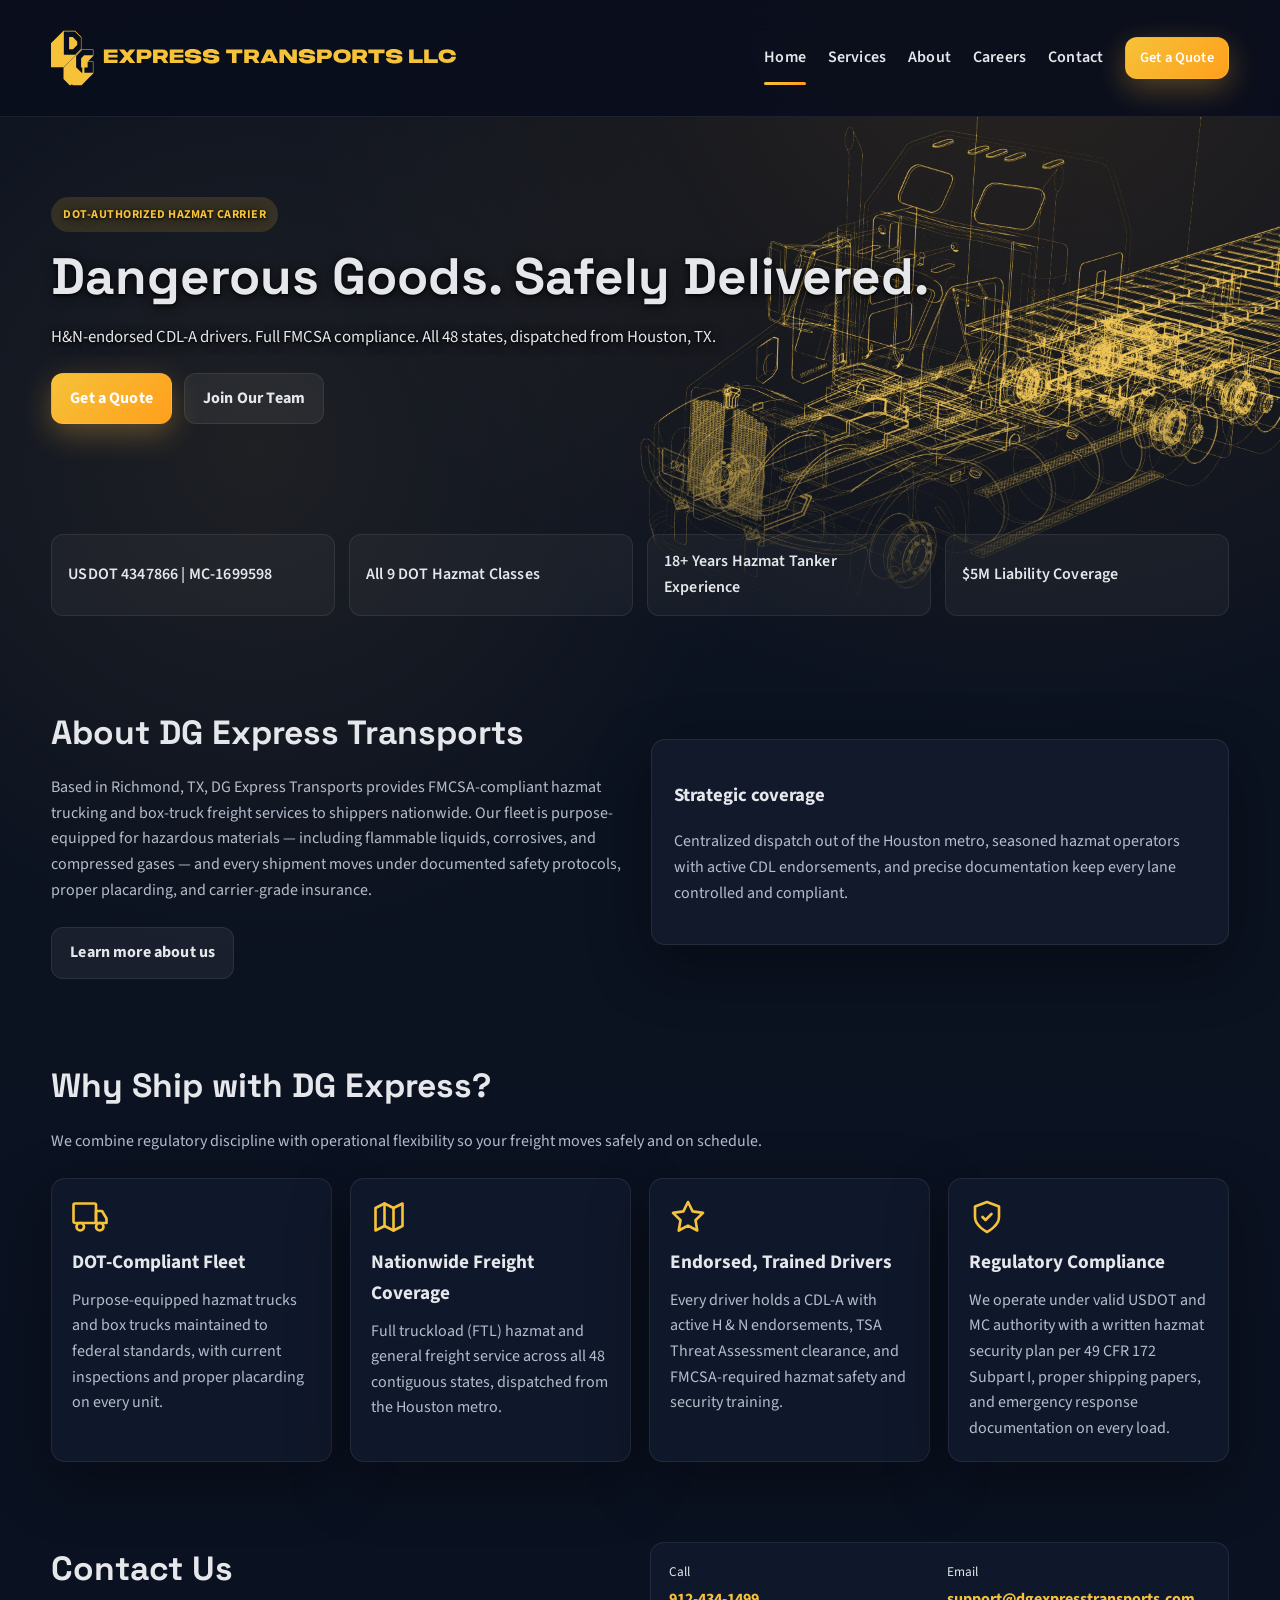
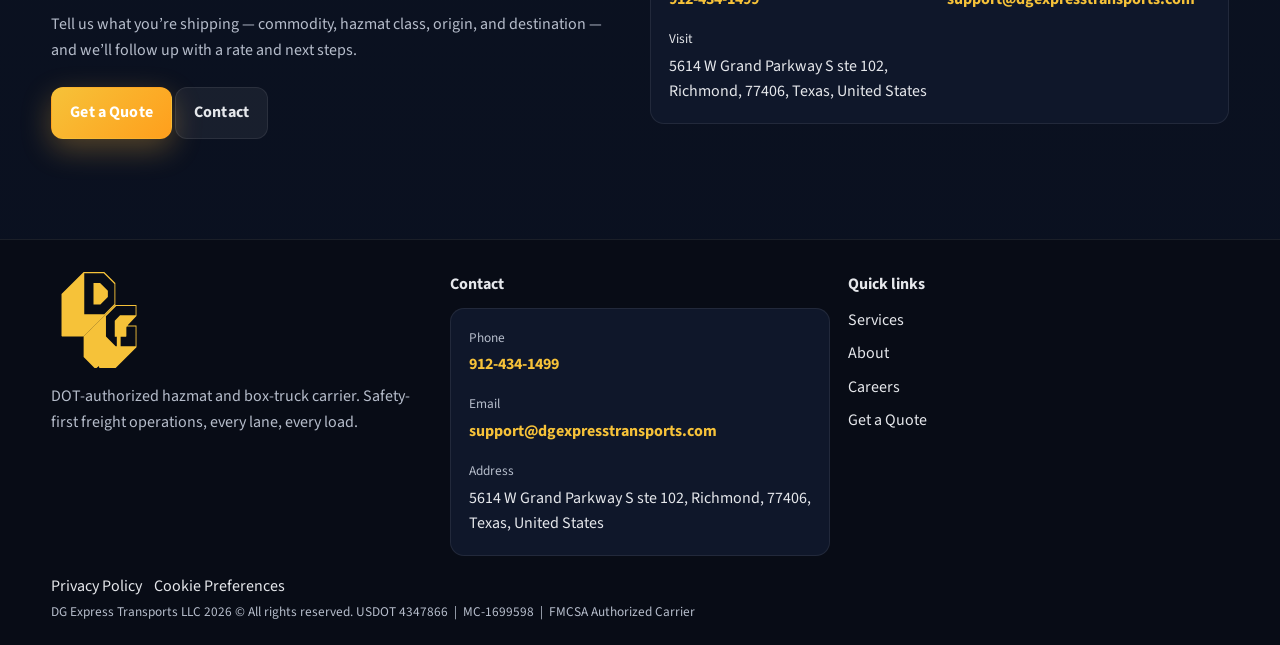
==== index.html @ ea761a36 "initi" ====
<!doctype html>
<html lang="en">
<head>
  <meta charset="UTF-8">
  <meta name="viewport" content="width=device-width, initial-scale=1.0">
  <title>DG Express Transports | Hazmat &amp; Box-Truck Freight Across America</title>
  <meta name="description" content="DOT-authorized hazmat and box-truck carrier serving shippers nationwide. CDL-A drivers with active H/N endorsements, full FMCSA compliance, and safety-first operations. Request a quote.">
  <!-- Open Graph / Social Preview -->
  <meta property="og:type" content="website">
  <meta property="og:site_name" content="DG Express Transports">
  <meta property="og:url" content="https://www.dgexpresstransports.com/">
  <meta property="og:title" content="DG Express Transports | Hazmat &amp; Box-Truck Freight Across America">
  <meta property="og:description" content="DOT-authorized hazmat and box-truck carrier serving shippers nationwide. CDL-A drivers with active H/N endorsements, full FMCSA compliance, and safety-first operations.">
  <meta property="og:image" content="https://www.dgexpresstransports.com/images/logos/preview.jpg">
  <meta property="og:image:width" content="1200">
  <meta property="og:image:height" content="630">
  <!-- Twitter Card -->
  <meta name="twitter:card" content="summary_large_image">
  <meta name="twitter:title" content="DG Express Transports | Hazmat &amp; Box-Truck Freight Across America">
  <meta name="twitter:description" content="DOT-authorized hazmat and box-truck carrier serving shippers nationwide. CDL-A drivers with active H/N endorsements, full FMCSA compliance, and safety-first operations.">
  <meta name="twitter:image" content="https://www.dgexpresstransports.com/images/logos/preview.jpg">
  <!-- Canonical -->
  <link rel="canonical" href="https://www.dgexpresstransports.com/">
  <!-- Google Analytics: replace G-XXXXXXXXXX with your Measurement ID and uncomment -->
  <!--
  <script async src="https://www.googletagmanager.com/gtag/js?id=G-XXXXXXXXXX"></script>
  <script>
    window.dataLayer = window.dataLayer || [];
    function gtag(){dataLayer.push(arguments);}
    gtag('js', new Date());
    gtag('config', 'G-XXXXXXXXXX');
  </script>
  -->
  <!-- Structured Data -->
  <script type="application/ld+json">
  {
    "@context": "https://schema.org",
    "@type": "TruckingCompany",
    "name": "DG Express Transports LLC",
    "url": "https://www.dgexpresstransports.com",
    "logo": "https://www.dgexpresstransports.com/images/logos/logo-symbol.svg",
    "image": "https://www.dgexpresstransports.com/images/logos/preview.jpg",
    "description": "DOT-authorized hazmat and box-truck carrier serving shippers nationwide. CDL-A drivers with active H/N endorsements, full FMCSA compliance, and safety-first operations.",
    "telephone": "+19124341499",
    "email": "support@dgexpresstransports.com",
    "address": {
      "@type": "PostalAddress",
      "streetAddress": "5614 W Grand Parkway S ste 102",
      "addressLocality": "Richmond",
      "addressRegion": "TX",
      "postalCode": "77406",
      "addressCountry": "US"
    },
    "areaServed": { "@type": "Country", "name": "United States" },
    "foundingDate": "2007"
  }
  </script>
  <link rel="stylesheet" href="styles.css">
</head>
<body data-page="home">
  <header>
    <div class="container navbar">
      <a class="brand" href="index.html">
        <img src="images/logos/logo-wordmark.svg" alt="DG Express wordmark" style="height:96px;">
      </a>
      <button class="menu-toggle" aria-label="Toggle navigation"><span></span></button>
      <nav class="nav-links">
        <a href="index.html" data-page="home">Home</a>
        <a href="services.html" data-page="services">Services</a>
        <a href="about.html" data-page="about">About</a>
        <a href="careers.html" data-page="careers">Careers</a>
        <a href="contact.html" data-page="contact">Contact</a>
        <a class="btn btn-primary" href="quote.html" data-page="quote">Get a Quote</a>
      </nav>
    </div>
  </header>

  <main class="container">
    <section class="hero has-bg">
      <div>
        <div class="eyebrow">DOT-authorized hazmat carrier</div>
        <h1>Dangerous Goods. <span class="hero-line">Safely Delivered.</span></h1>
        <p>H&amp;N-endorsed CDL-A drivers. Full FMCSA compliance. All 48 states, dispatched from Houston, TX.</p>
        <div class="actions">
          <a class="btn btn-primary" href="quote.html" data-page="quote">Get a Quote</a>
          <a class="btn btn-ghost" href="careers.html">Join Our Team</a>
        </div>
      </div>
    </section>

    <div class="trust-strip">
      <div class="trust-chip">USDOT 4347866 | MC-1699598</div>
      <div class="trust-chip">All 9 DOT Hazmat Classes</div>
      <div class="trust-chip">18+ Years Hazmat Tanker Experience</div>
      <div class="trust-chip">$5M Liability Coverage</div>
    </div>

    <section class="section about-teaser">
      <div>
        <h2>About DG Express Transports</h2>
        <p class="lead">Based in Richmond, TX, DG Express Transports provides FMCSA-compliant hazmat trucking and box-truck freight services to shippers nationwide. Our fleet is purpose-equipped for hazardous materials — including flammable liquids, corrosives, and compressed gases — and every shipment moves under documented safety protocols, proper placarding, and carrier-grade insurance.</p>
        <a class="btn btn-ghost" href="about.html">Learn more about us</a>
      </div>
      <div class="panel">
        <h3>Strategic coverage</h3>
        <p class="muted">Centralized dispatch out of the Houston metro, seasoned hazmat operators with active CDL endorsements, and precise documentation keep every lane controlled and compliant.</p>
      </div>
    </section>

    <section class="section">
      <h2>Why Ship with DG Express?</h2>
      <p class="lead">We combine regulatory discipline with operational flexibility so your freight moves safely and on schedule.</p>
      <div class="cards-grid">
        <div class="card">
          <div class="card-icon" style="color:var(--accent);">
            <!-- Truck -->
            <svg xmlns="http://www.w3.org/2000/svg" width="36" height="36" viewBox="0 0 24 24" fill="none" stroke="currentColor" stroke-width="1.75" stroke-linecap="round" stroke-linejoin="round" aria-hidden="true"><rect x="1" y="3" width="15" height="13" rx="1"/><path d="M16 8h4l3 5v3h-7V8z"/><circle cx="5.5" cy="18.5" r="2.5"/><circle cx="18.5" cy="18.5" r="2.5"/></svg>
          </div>
          <h3>DOT-Compliant Fleet</h3>
          <p>Purpose-equipped hazmat trucks and box trucks maintained to federal standards, with current inspections and proper placarding on every unit.</p>
        </div>
        <div class="card">
          <div class="card-icon" style="color:var(--accent);">
            <!-- Map / coverage -->
            <svg xmlns="http://www.w3.org/2000/svg" width="36" height="36" viewBox="0 0 24 24" fill="none" stroke="currentColor" stroke-width="1.75" stroke-linecap="round" stroke-linejoin="round" aria-hidden="true"><polygon points="3 6 9 3 15 6 21 3 21 18 15 21 9 18 3 21"/><line x1="9" y1="3" x2="9" y2="18"/><line x1="15" y1="6" x2="15" y2="21"/></svg>
          </div>
          <h3>Nationwide Freight Coverage</h3>
          <p>Full truckload (FTL) hazmat and general freight service across all 48 contiguous states, dispatched from the Houston metro.</p>
        </div>
        <div class="card">
          <div class="card-icon" style="color:var(--accent);">
            <!-- Badge / credential -->
            <svg xmlns="http://www.w3.org/2000/svg" width="36" height="36" viewBox="0 0 24 24" fill="none" stroke="currentColor" stroke-width="1.75" stroke-linecap="round" stroke-linejoin="round" aria-hidden="true"><path d="M12 2l3.09 6.26L22 9.27l-5 4.87 1.18 6.88L12 17.77l-6.18 3.25L7 14.14 2 9.27l6.91-1.01L12 2z"/></svg>
          </div>
          <h3>Endorsed, Trained Drivers</h3>
          <p>Every driver holds a CDL-A with active H&nbsp;&amp;&nbsp;N endorsements, TSA Threat Assessment clearance, and FMCSA-required hazmat safety and security training.</p>
        </div>
        <div class="card">
          <div class="card-icon" style="color:var(--accent);">
            <!-- Shield / compliance -->
            <svg xmlns="http://www.w3.org/2000/svg" width="36" height="36" viewBox="0 0 24 24" fill="none" stroke="currentColor" stroke-width="1.75" stroke-linecap="round" stroke-linejoin="round" aria-hidden="true"><path d="M12 22s8-4 8-10V5l-8-3-8 3v7c0 6 8 10 8 10z"/><polyline points="9 12 11 14 15 10"/></svg>
          </div>
          <h3>Regulatory Compliance</h3>
          <p>We operate under valid USDOT and MC authority with a written hazmat security plan per 49&nbsp;CFR&nbsp;172 Subpart&nbsp;I, proper shipping papers, and emergency response documentation on every load.</p>
        </div>
      </div>
    </section>

    <section class="section">
      <div class="split">
        <div>
          <h2>Contact Us</h2>
          <p class="lead">Tell us what you’re shipping — commodity, hazmat class, origin, and destination — and we’ll follow up with a rate and next steps.</p>
          <div class="actions">
            <a class="btn btn-primary" href="quote.html" data-page="quote">Get a Quote</a>
            <a class="btn btn-ghost" href="contact.html">Contact</a>
          </div>
        </div>
        <div class="contact-card">
          <div class="contact-item">
            <small>Call</small>
            <a href="tel:9124341499">912-434-1499</a>
          </div>
          <div class="contact-item">
            <small>Email</small>
            <a href="mailto:support@dgexpresstransports.com">support@dgexpresstransports.com</a>
          </div>
          <div class="contact-item">
            <small>Visit</small>
            <span>5614 W Grand Parkway S ste 102, Richmond, 77406, Texas, United States</span>
          </div>
        </div>
      </div>
    </section>
  </main>

  <footer class="footer">
    <div class="container">
      <div class="top">
        <div>
          <div class="brand" style="margin-bottom:10px;">
            <img src="images/logos/logo-symbol.svg" alt="DG Express logo symbol" style="height:96px;">
          </div>
          <p class="muted">DOT-authorized hazmat and box-truck carrier. Safety-first freight operations, every lane, every load.</p>
        </div>
        <div>
          <h4>Contact</h4>
          <div class="contact-card">
            <div class="contact-item"><small>Phone</small><a href="tel:9124341499">912-434-1499</a></div>
            <div class="contact-item"><small>Email</small><a href="mailto:support@dgexpresstransports.com">support@dgexpresstransports.com</a></div>
            <div class="contact-item"><small>Address</small><span>5614 W Grand Parkway S ste 102, Richmond, 77406, Texas, United States</span></div>
          </div>
        </div>
        <div>
          <h4>Quick links</h4>
          <div class="quick-links">
            <a href="services.html">Services</a>
            <a href="about.html">About</a>
            <a href="careers.html">Careers</a>
            <a href="quote.html">Get a Quote</a>
          </div>
        </div>
      </div>
      <div class="utility-links">
        <a href="privacy.html">Privacy Policy</a>
        <a href="cookies.html">Cookie Preferences</a>
      </div>
      <small>DG Express Transports LLC <span data-year></span> &copy; All rights reserved. USDOT&nbsp;4347866 &nbsp;|&nbsp; MC-1699598 &nbsp;|&nbsp; FMCSA Authorized Carrier</small>
    </div>
  </footer>
  <script src="script.js"></script>
</body>
</html>
---- styles.css ----
@import url('https://fonts.googleapis.com/css2?family=Space+Grotesk:wght@400;500;600;700&family=Source+Sans+3:wght@400;500;600&display=swap');

:root {
  --bg: #0d1220;
  --panel: #11192b;
  --panel-alt: #0f172a;
  --text: #e5e7eb;
  --muted: #b6bdcb;
  --accent: #f6c239;
  --accent-strong: #ff9f1c;
  --line: rgba(255,255,255,0.08);
  --success: #3dd598;
  --error: #ff6b6b;
  --shadow: 0 20px 60px rgba(0,0,0,0.35);
  --radius: 14px;
}

* {
  box-sizing: border-box;
}

body {
  margin: 0;
  font-family: 'Source Sans 3', system-ui, -apple-system, sans-serif;
  background: radial-gradient(circle at 20% 20%, rgba(255, 193, 82, 0.08), transparent 25%),
              radial-gradient(circle at 80% 0%, rgba(255, 159, 28, 0.12), transparent 30%),
              linear-gradient(180deg, #0b1220 0%, #0b1220 45%, #0a1020 100%);
  color: var(--text);
  line-height: 1.6;
  min-height: 100vh;
}

a {
  color: inherit;
  text-decoration: none;
}

a:hover {
  color: var(--accent);
}

img { max-width: 100%; display: block; }

.container {
  width: min(1180px, 92%);
  margin: 0 auto;
}

header {
  position: sticky;
  top: 0;
  z-index: 40;
  backdrop-filter: blur(16px);
  background: rgba(9, 14, 28, 0.9);
  border-bottom: 1px solid var(--line);
}

.navbar {
  display: flex;
  align-items: center;
  justify-content: space-between;
  padding: 10px 0;
}

.brand {
  display: flex;
  align-items: center;
  gap: 12px;
  font-weight: 700;
  letter-spacing: 0.6px;
  text-transform: uppercase;
}

.brand img { height: 36px; }

.nav-links {
  display: flex;
  align-items: center;
  gap: 22px;
}

.nav-links a {
  font-weight: 600;
  letter-spacing: 0.01em;
  padding: 8px 0;
  position: relative;
}

.nav-links .btn { padding: 8px 14px; font-size: 0.9rem; }

.nav-links a.active::after {
  content: '';
  position: absolute;
  left: 0;
  bottom: -6px;
  height: 3px;
  width: 100%;
  background: linear-gradient(90deg, var(--accent), var(--accent-strong));
  border-radius: 999px;
}

.btn {
  display: inline-flex;
  align-items: center;
  justify-content: center;
  gap: 8px;
  padding: 12px 18px;
  border-radius: 12px;
  font-weight: 700;
  letter-spacing: 0.01em;
  border: 1px solid transparent;
  transition: transform 0.2s ease, box-shadow 0.2s ease, background 0.2s ease, color 0.2s ease, border 0.2s ease;
  cursor: pointer;
  text-decoration: none;
}

.btn-primary {
  background: linear-gradient(135deg, var(--accent), var(--accent-strong));
  color: #ffffff;
  box-shadow: 0 10px 30px rgba(255, 184, 63, 0.3);
  text-shadow: none;
}

.btn-primary:hover { transform: translateY(-1px) scale(1.01); color: #ffffff; }

.btn-ghost {
  background: rgba(255, 255, 255, 0.06);
  border: 1px solid var(--line);
  color: var(--text);
  text-shadow: none;
}

.btn-ghost:hover { border-color: rgba(255,255,255,0.25); color: var(--text); }

.hero {
  padding: 80px 0 60px;
  display: grid;
  grid-template-columns: repeat(auto-fit, minmax(280px, 1fr));
  gap: 40px;
  align-items: center;
  position: relative;
}

.hero .eyebrow {
  display: inline-flex;
  align-items: center;
  gap: 8px;
  padding: 8px 12px;
  border-radius: 999px;
  background: rgba(246, 194, 57, 0.15);
  color: var(--accent);
  font-weight: 700;
  letter-spacing: 0.04em;
  text-transform: uppercase;
  font-size: 12px;
}

.hero h1 {
  font-family: 'Space Grotesk', 'Source Sans 3', sans-serif;
  font-size: clamp(2.2rem, 4vw, 3.5rem);
  margin: 16px 0 12px;
  line-height: 1.15;
}

.hero p {
  font-size: 1.05rem;
  margin-bottom: 22px;
}

.hero .actions { display: flex; gap: 12px; flex-wrap: wrap; }
.hero.has-bg::before {
  content: '';
  position: absolute;
  top: 0;
  bottom: -140px;
  left: 50%;
  width: 100vw;
  transform: translateX(-50%);
  background-image: var(--hero-bg, none);
  background-size: cover;
  background-position: center;
  background-repeat: no-repeat;
  -webkit-mask-image: linear-gradient(to bottom, black 55%, transparent 100%);
  mask-image: linear-gradient(to bottom, black 55%, transparent 100%);
  z-index: 0;
  pointer-events: none;
}

.hero.has-bg > * {
  position: relative;
  z-index: 1;
  text-shadow: 0 2px 12px rgba(0, 0, 0, 0.7), 0 1px 3px rgba(0, 0, 0, 0.9);
}

body[data-page="home"] .hero.has-bg { --hero-bg: url('images/truck.114.png'); }

.panel {
  background: var(--panel);
  border: 1px solid var(--line);
  border-radius: var(--radius);
  padding: 22px;
  box-shadow: var(--shadow);
}

.trust-strip {
  display: grid;
  grid-template-columns: repeat(auto-fit, minmax(150px, 1fr));
  gap: 14px;
  margin: 50px 0;
}

.trust-chip {
  background: rgba(255,255,255,0.04);
  border: 1px solid var(--line);
  border-radius: 12px;
  padding: 14px 16px;
  font-weight: 600;
  letter-spacing: 0.01em;
  display: flex;
  align-items: center;
  gap: 10px;
}

.section {
  padding: 40px 0;
}

.section h2 {
  font-family: 'Space Grotesk', 'Source Sans 3', sans-serif;
  font-size: clamp(1.6rem, 3vw, 2.1rem);
  margin: 0 0 14px;
}

.section p.lead {
  color: var(--muted);
  max-width: 760px;
  margin-bottom: 24px;
}

.cards-grid {
  display: grid;
  grid-template-columns: repeat(auto-fit, minmax(240px, 1fr));
  gap: 18px;
}

.card {
  background: var(--panel-alt);
  border: 1px solid var(--line);
  border-radius: var(--radius);
  padding: 20px;
  box-shadow: var(--shadow);
}

.card-icon { margin-bottom: 12px; display: flex; }

.card h3 { margin-top: 0; margin-bottom: 10px; font-size: 1.2rem; }

.card p { margin: 0; color: var(--muted); }

.muted { color: var(--muted); }

.about-teaser {
  display: grid;
  grid-template-columns: repeat(auto-fit, minmax(260px, 1fr));
  gap: 22px;
  align-items: center;
}

.stacked {
  display: grid;
  gap: 12px;
}

.list-steps {
  display: grid;
  grid-template-columns: repeat(auto-fit, minmax(220px, 1fr));
  gap: 16px;
}

.step {
  background: rgba(255,255,255,0.03);
  border: 1px dashed var(--line);
  border-radius: var(--radius);
  padding: 18px;
}

.step span {
  display: inline-flex;
  width: 32px;
  height: 32px;
  align-items: center;
  justify-content: center;
  border-radius: 10px;
  background: rgba(246, 194, 57, 0.15);
  color: var(--accent);
  font-weight: 700;
  margin-bottom: 10px;
}

.contact-card {
  display: grid;
  grid-template-columns: repeat(auto-fit, minmax(220px, 1fr));
  gap: 16px;
  background: var(--panel-alt);
  border: 1px solid var(--line);
  border-radius: var(--radius);
  padding: 18px;
}

.contact-item { display: grid; gap: 4px; min-width: 0; }

.contact-item a { color: var(--accent); font-weight: 700; }

.form-panel {
  background: var(--panel);
  border: 1px solid var(--line);
  border-radius: var(--radius);
  padding: 20px;
  box-shadow: var(--shadow);
}

form { display: grid; gap: 14px; }

label { font-weight: 600; }

input, textarea, select {
  width: 100%;
  padding: 12px 14px;
  border-radius: 10px;
  border: 1px solid rgba(255,255,255,0.1);
  background: rgba(255,255,255,0.04);
  color: var(--text);
  font-size: 1rem;
}

input:focus, textarea:focus { outline: 2px solid var(--accent); }

textarea { min-height: 140px; resize: vertical; }

.checkbox-row {
  display: flex;
  align-items: flex-start;
  gap: 10px;
}

.checkbox-row input[type="checkbox"] {
  width: 18px;
  height: 18px;
  margin-top: 4px;
}

.form-status {
  padding: 10px 12px;
  border-radius: 10px;
  background: rgba(255,255,255,0.04);
  border: 1px solid var(--line);
  font-weight: 600;
  color: var(--muted);
  display: none;
}

.form-status.visible { display: block; }

.form-status.success { color: var(--success); border-color: rgba(61,213,152,0.4); }

.form-status.error { color: var(--error); border-color: rgba(255,107,107,0.4); }

.split {
  display: grid;
  grid-template-columns: repeat(auto-fit, minmax(280px, 1fr));
  gap: 20px;
  align-items: start;
}

.footer {
  padding: 32px 0 20px;
  border-top: 1px solid var(--line);
  background: rgba(8, 12, 22, 0.9);
  margin-top: 60px;
}

.footer .top {
  display: grid;
  grid-template-columns: repeat(auto-fit, minmax(200px, 1fr));
  gap: 18px;
  margin-bottom: 18px;
}

.footer h4 { margin: 0 0 10px; }

.quick-links { display: grid; gap: 8px; }

.utility-links { display: flex; gap: 12px; flex-wrap: wrap; }

.footer small { color: var(--muted); }

.highlight-panel {
  background: linear-gradient(135deg, rgba(246, 194, 57, 0.08), rgba(255, 159, 28, 0.12));
  border: 1px solid rgba(246, 194, 57, 0.3);
  border-radius: var(--radius);
  padding: 18px;
}

.job-card { display: grid; gap: 12px; }

.badges { display: flex; gap: 10px; flex-wrap: wrap; }

.badge {
  padding: 8px 12px;
  border-radius: 10px;
  border: 1px solid var(--line);
  background: rgba(255,255,255,0.05);
  font-weight: 700;
  letter-spacing: 0.01em;
}

ul.clean {
  list-style: none;
  padding: 0;
  margin: 0;
  display: grid;
  gap: 10px;
}

ul.clean li {
  padding: 10px 12px;
  border-radius: 10px;
  border: 1px solid var(--line);
  background: rgba(255,255,255,0.03);
}

.map-placeholder {
  border: 1px dashed var(--line);
  border-radius: var(--radius);
  padding: 16px;
  background: rgba(255,255,255,0.02);
}

.map-iframe { width: 100%; height: 260px; border: 0; border-radius: var(--radius); }

.cookie-toggles { display: grid; gap: 10px; }

.toggle-row {
  display: flex;
  justify-content: space-between;
  align-items: center;
  padding: 12px;
  border: 1px solid var(--line);
  border-radius: 10px;
  background: rgba(255,255,255,0.03);
}

.toggle-row p { margin: 0; color: var(--muted); }

.switch {
  position: relative;
  display: inline-block;
  width: 46px;
  height: 26px;
}

.switch input { display:none; }

.slider {
  position: absolute;
  cursor: pointer;
  top: 0; left: 0; right: 0; bottom: 0;
  background-color: #4b5563;
  transition: .2s;
  border-radius: 26px;
}

.slider:before {
  position: absolute;
  content: '';
  height: 18px; width: 18px;
  left: 4px; bottom: 4px;
  background-color: white;
  transition: .2s;
  border-radius: 50%;
}

input:checked + .slider {
  background: linear-gradient(135deg, var(--accent), var(--accent-strong));
}

input:checked + .slider:before {
  transform: translateX(20px);
}

.error-page {
  text-align: center;
  padding: 120px 0;
}

@media (max-width: 640px) {
  .hero.has-bg::before { background-position: 65% center; }
  .hero-line { display: block; }
  .footer .top { grid-template-columns: 1fr; }
  .contact-card {
    grid-template-columns: 1fr;
    font-size: 0.85rem;
  }
  .contact-item a { font-size: 0.85rem; }
}

@media (max-width: 860px) {
  .nav-links {
    position: absolute;
    left: 0; right: 0;
    top: 72px;
    background: rgba(8, 12, 22, 0.98);
    padding: 18px 24px;
    flex-direction: column;
    gap: 12px;
    border-bottom: 1px solid var(--line);
    display: none;
  }
  .nav-links.open { display: flex; }
  .menu-toggle {
    display: inline-flex;
    align-items: center;
    justify-content: center;
    width: 44px; height: 44px;
    border-radius: 12px;
    background: rgba(255,255,255,0.06);
    border: 1px solid var(--line);
    cursor: pointer;
  }
  .menu-toggle span { width: 20px; height: 2px; background: var(--text); display: block; position: relative; }
  .menu-toggle span::before, .menu-toggle span::after {
    content: '';
    position: absolute;
    left: 0;
    width: 20px; height: 2px;
    background: var(--text);
  }
  .menu-toggle span::before { top: -6px; }
  .menu-toggle span::after { top: 6px; }
}

@media (min-width: 861px) {
  .menu-toggle { display: none; }
}
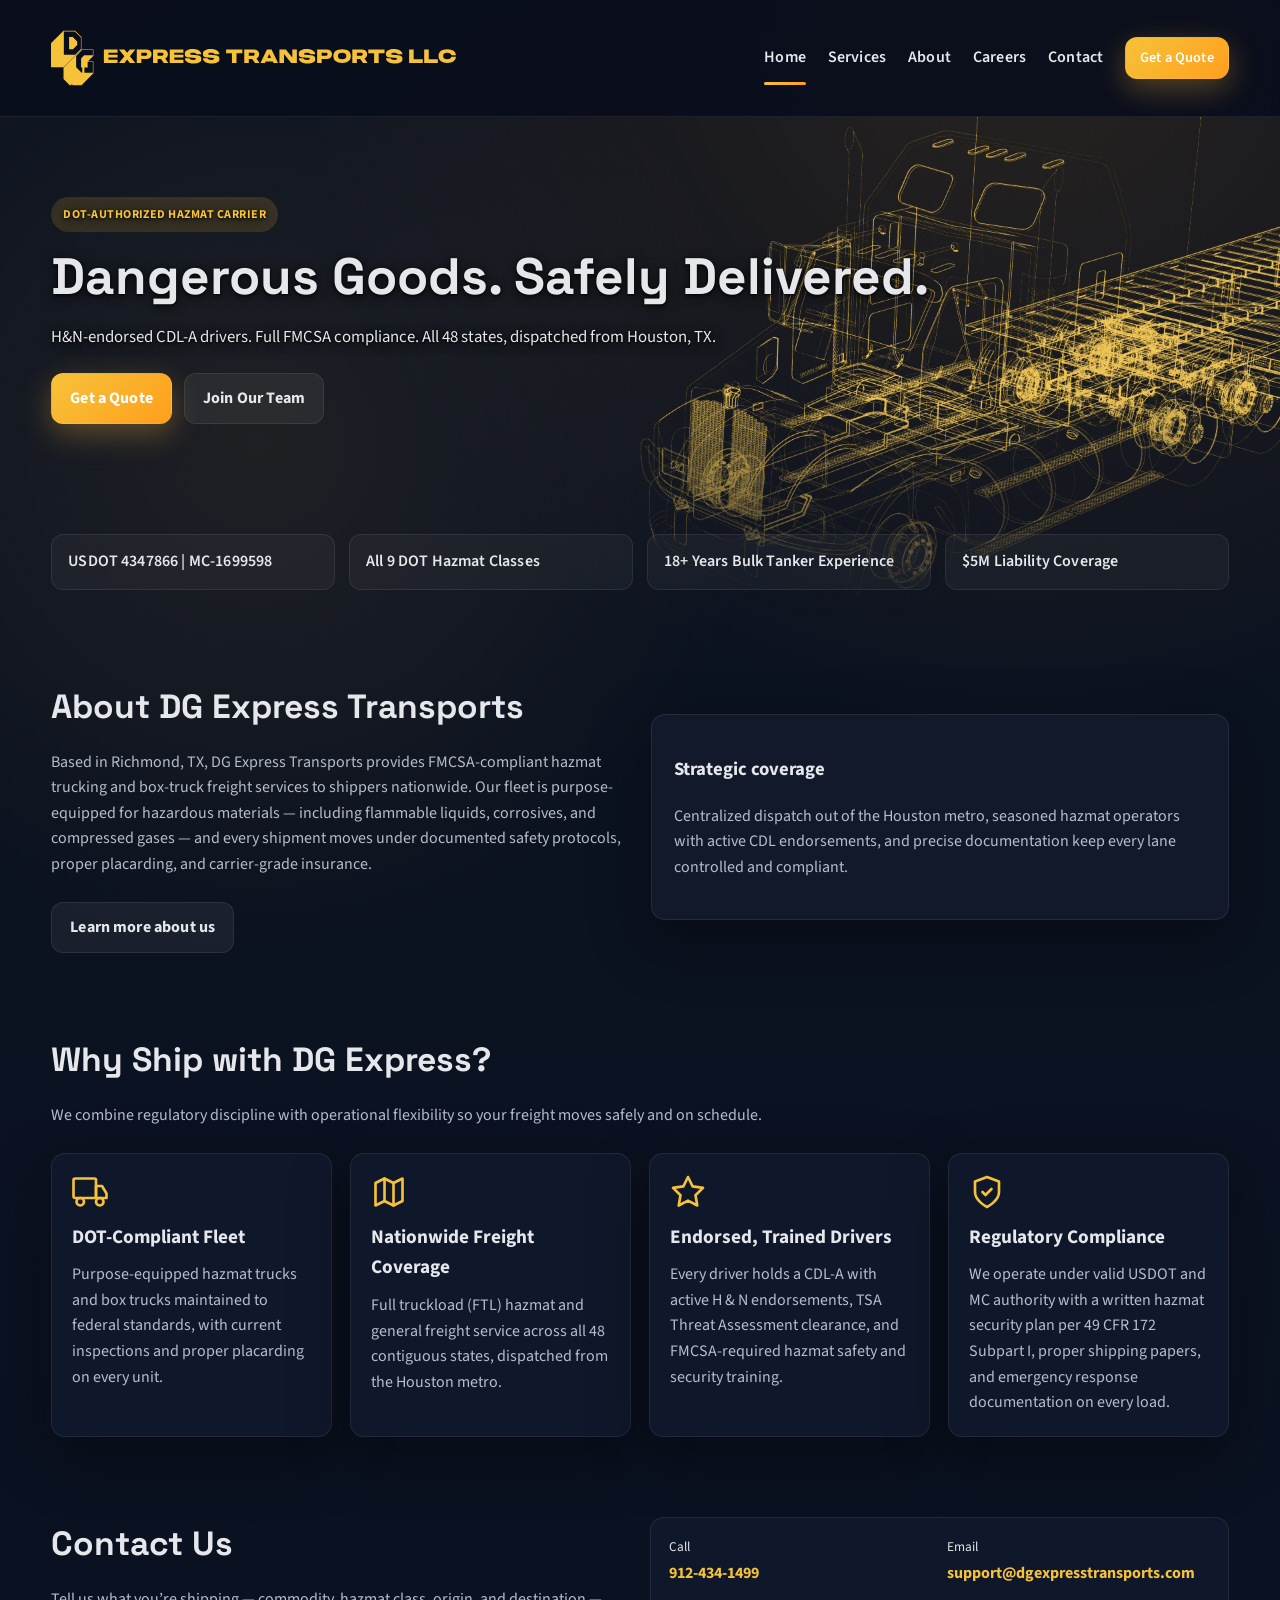
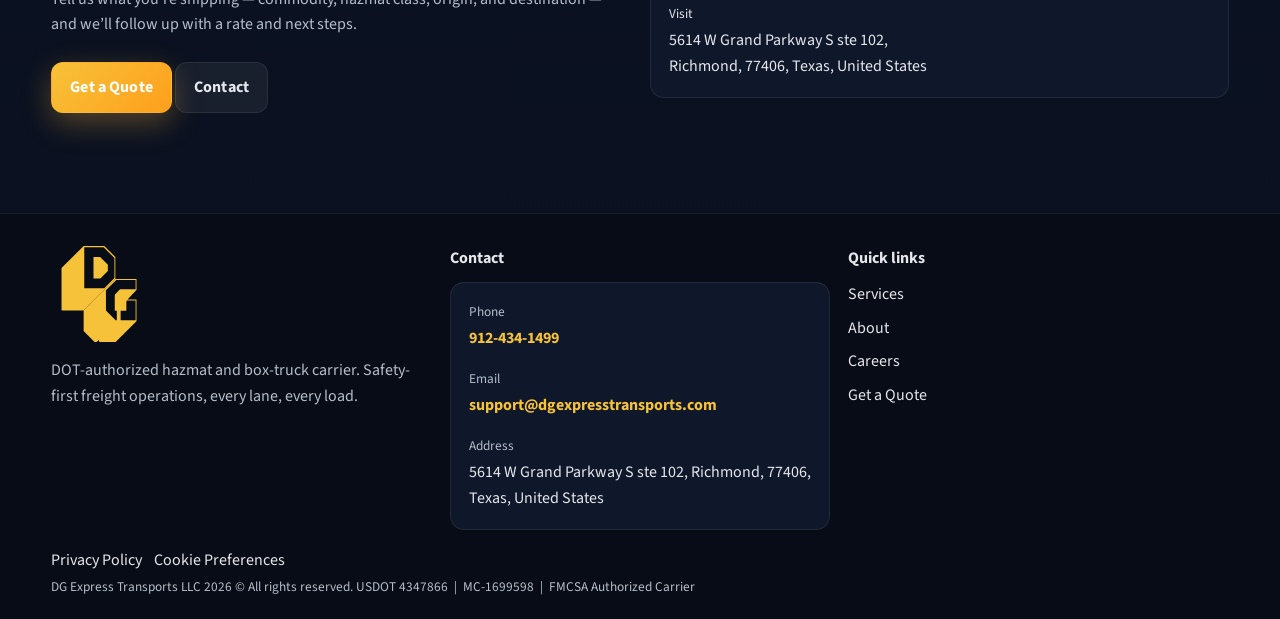
==== commit c00c2de9: "copy updates" ====
--- a/index.html
+++ b/index.html
@@ -12,13 +12,17 @@
   <meta property="og:title" content="DG Express Transports | Hazmat &amp; Box-Truck Freight Across America">
   <meta property="og:description" content="DOT-authorized hazmat and box-truck carrier serving shippers nationwide. CDL-A drivers with active H/N endorsements, full FMCSA compliance, and safety-first operations.">
   <meta property="og:image" content="https://www.dgexpresstransports.com/images/logos/preview.jpg">
+  <meta property="og:image:secure_url" content="https://www.dgexpresstransports.com/images/logos/preview.jpg">
+  <meta property="og:image:type" content="image/jpeg">
   <meta property="og:image:width" content="1200">
   <meta property="og:image:height" content="630">
+  <meta property="og:image:alt" content="DG Express Transports — Hazmat &amp; Box-Truck Freight Carrier">
   <!-- Twitter Card -->
   <meta name="twitter:card" content="summary_large_image">
   <meta name="twitter:title" content="DG Express Transports | Hazmat &amp; Box-Truck Freight Across America">
   <meta name="twitter:description" content="DOT-authorized hazmat and box-truck carrier serving shippers nationwide. CDL-A drivers with active H/N endorsements, full FMCSA compliance, and safety-first operations.">
   <meta name="twitter:image" content="https://www.dgexpresstransports.com/images/logos/preview.jpg">
+  <meta name="twitter:image:alt" content="DG Express Transports — Hazmat &amp; Box-Truck Freight Carrier">
   <!-- Canonical -->
   <link rel="canonical" href="https://www.dgexpresstransports.com/">
   <!-- Google Analytics: replace G-XXXXXXXXXX with your Measurement ID and uncomment -->
@@ -91,7 +95,7 @@
     <div class="trust-strip">
       <div class="trust-chip">USDOT 4347866 | MC-1699598</div>
       <div class="trust-chip">All 9 DOT Hazmat Classes</div>
-      <div class="trust-chip">18+ Years Hazmat Tanker Experience</div>
+      <div class="trust-chip">18+ Years Bulk Tanker Experience</div>
       <div class="trust-chip">$5M Liability Coverage</div>
     </div>
 
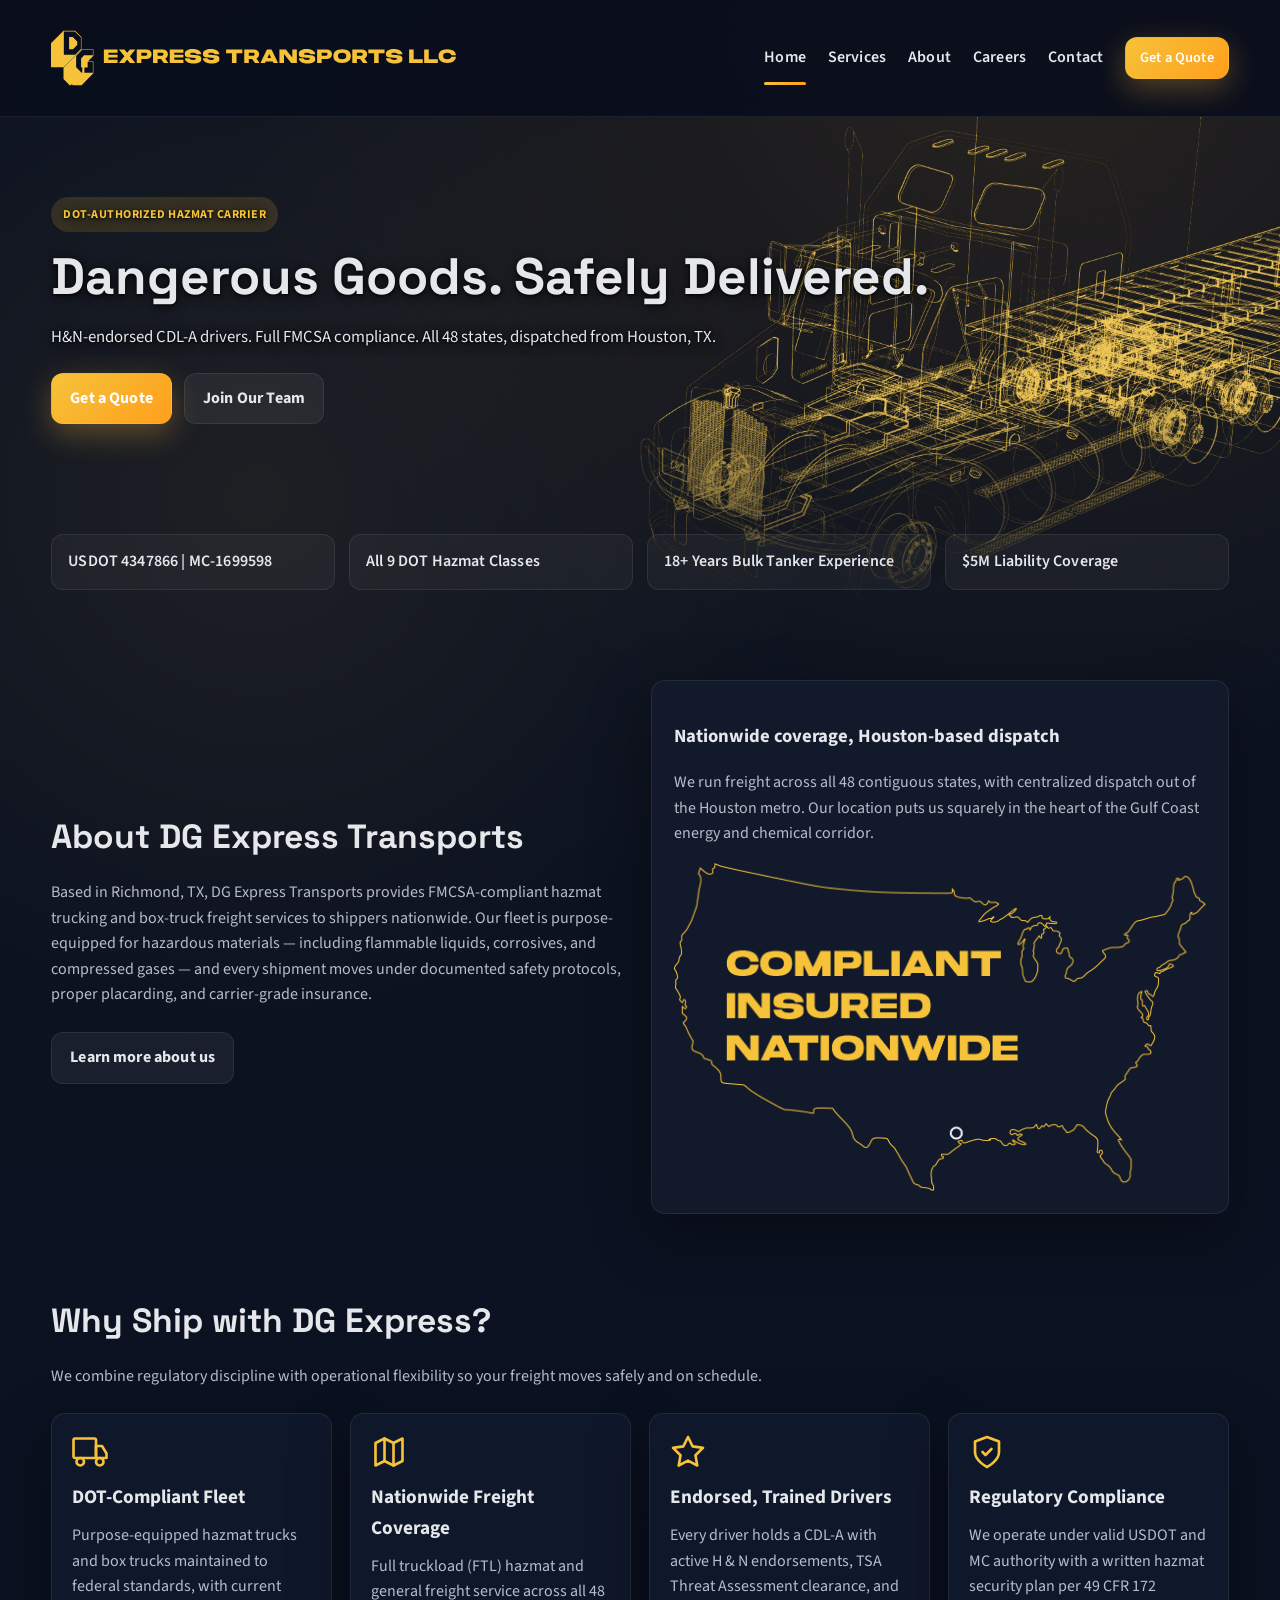
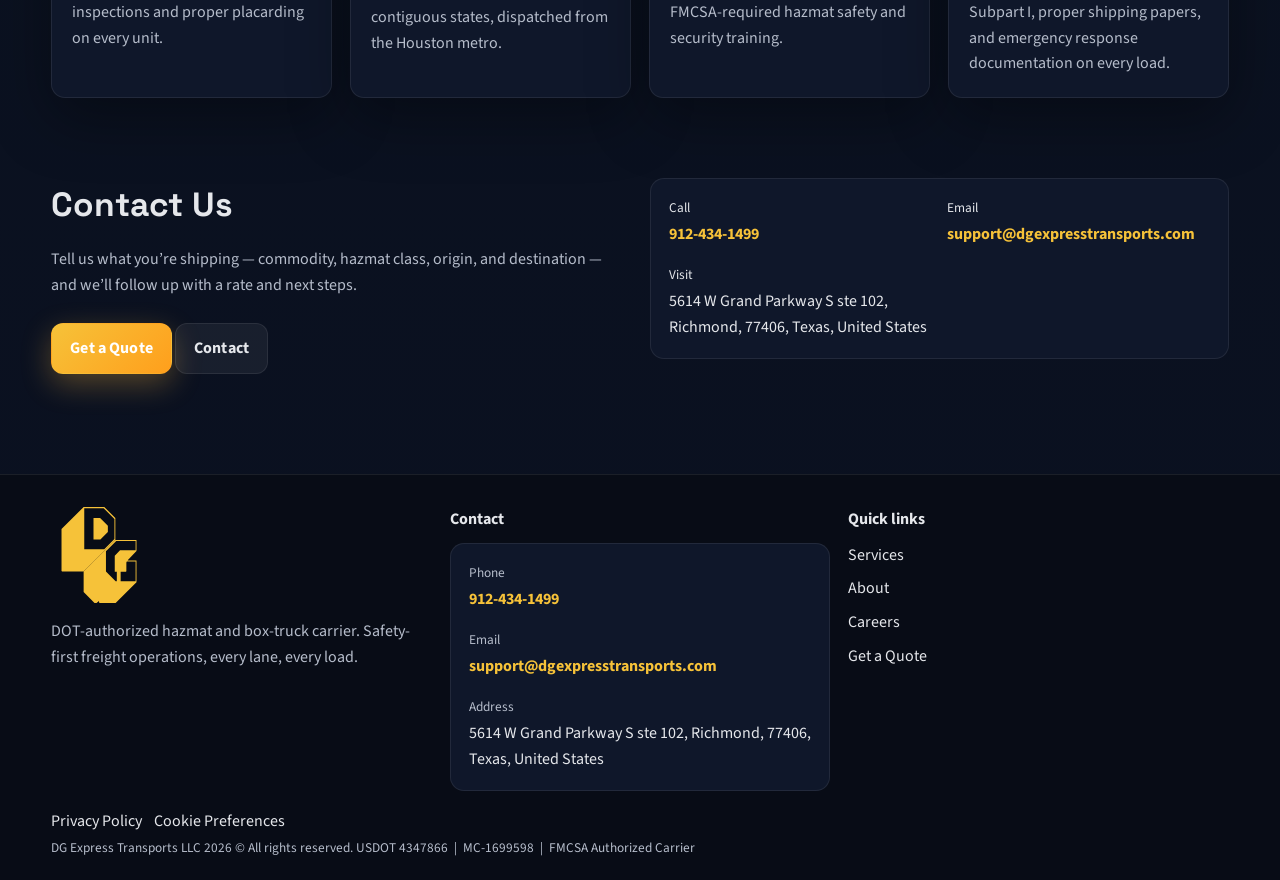
==== commit 23bd3ae7: "updates to style and content" ====
--- a/index.html
+++ b/index.html
@@ -106,8 +106,9 @@
         <a class="btn btn-ghost" href="about.html">Learn more about us</a>
       </div>
       <div class="panel">
-        <h3>Strategic coverage</h3>
-        <p class="muted">Centralized dispatch out of the Houston metro, seasoned hazmat operators with active CDL endorsements, and precise documentation keep every lane controlled and compliant.</p>
+        <h3>Nationwide coverage, Houston-based dispatch</h3>
+        <p class="muted">We run freight across all 48 contiguous states, with centralized dispatch out of the Houston metro. Our location puts us squarely in the heart of the Gulf Coast energy and chemical corridor.</p>
+        <img src="images/map.png" alt="Coverage map" style="width:100%;border-radius:8px;margin-top:1rem;">
       </div>
     </section>
 
--- a/styles.css
+++ b/styles.css
@@ -192,7 +192,7 @@
   text-shadow: 0 2px 12px rgba(0, 0, 0, 0.7), 0 1px 3px rgba(0, 0, 0, 0.9);
 }
 
-body[data-page="home"] .hero.has-bg { --hero-bg: url('images/truck.114.png'); }
+body[data-page="home"] .hero.has-bg { --hero-bg: url('images/herobg.png'); }
 
 .panel {
   background: var(--panel);
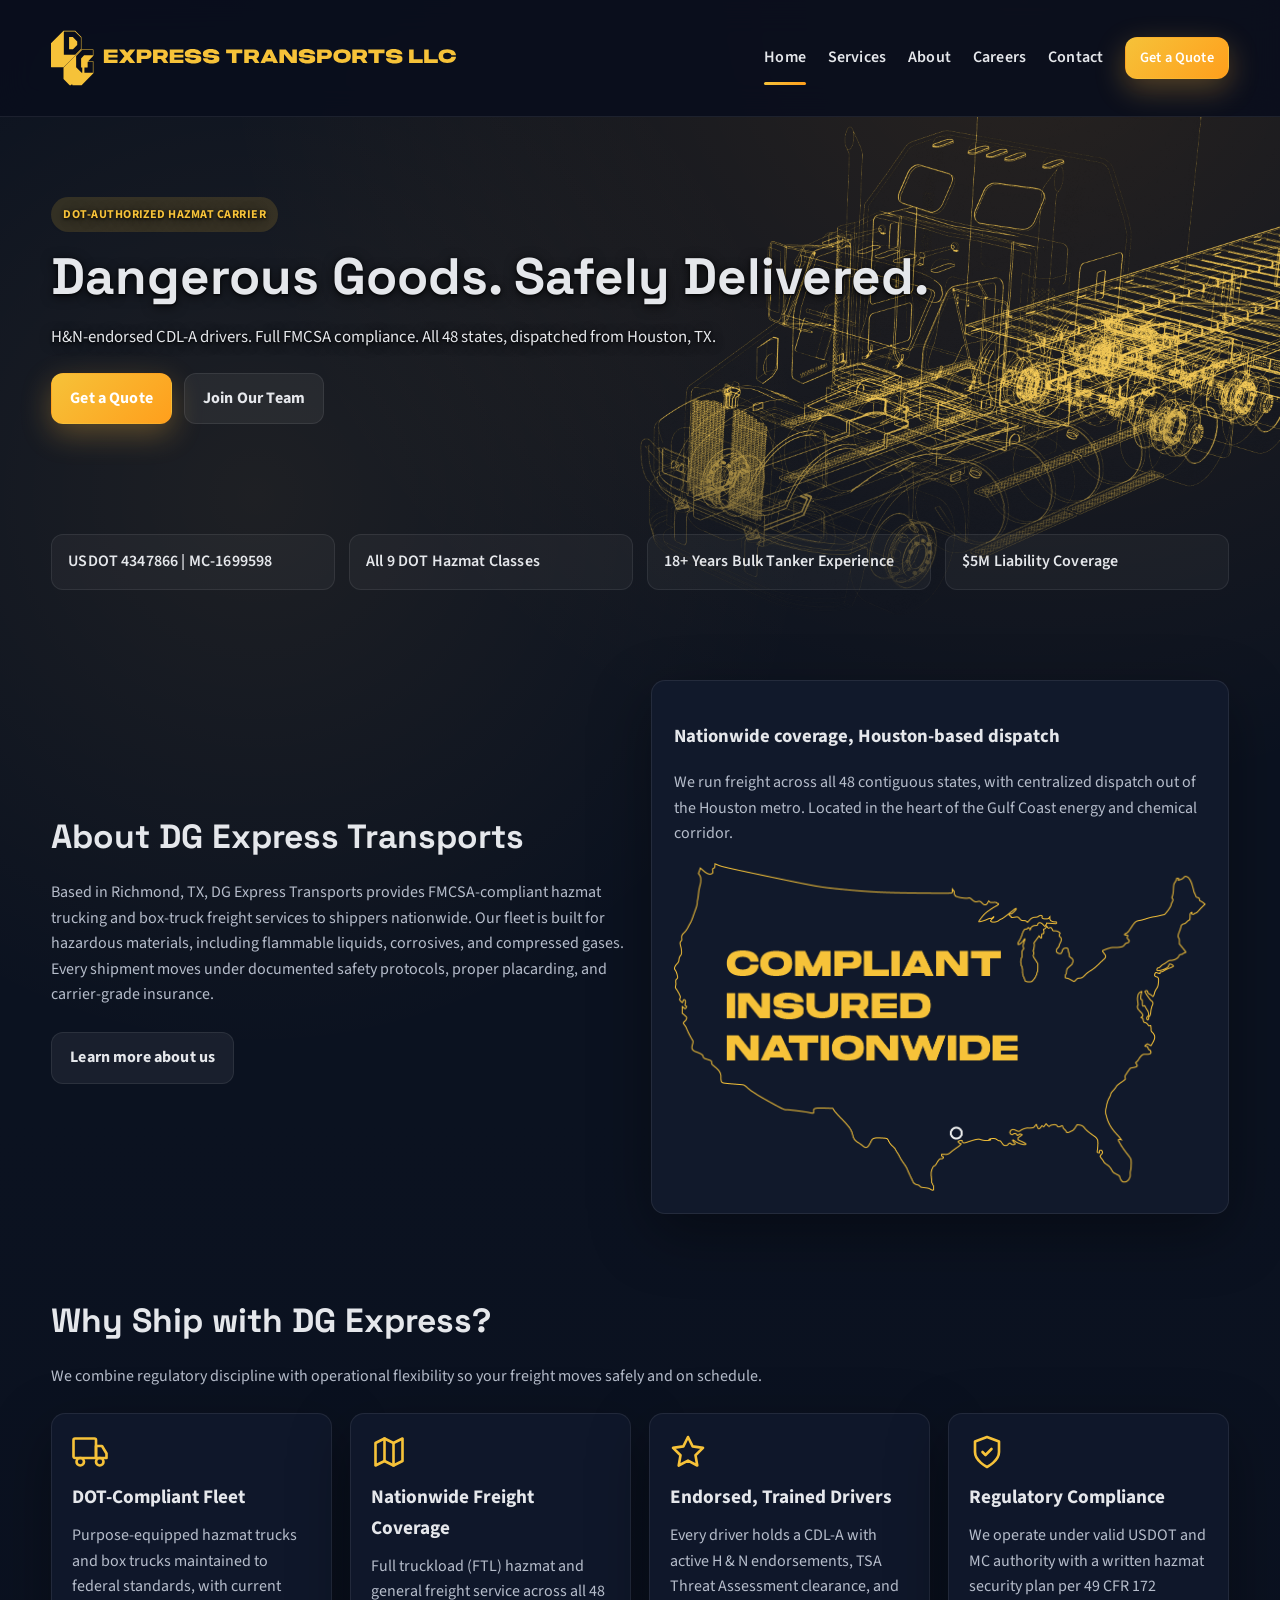
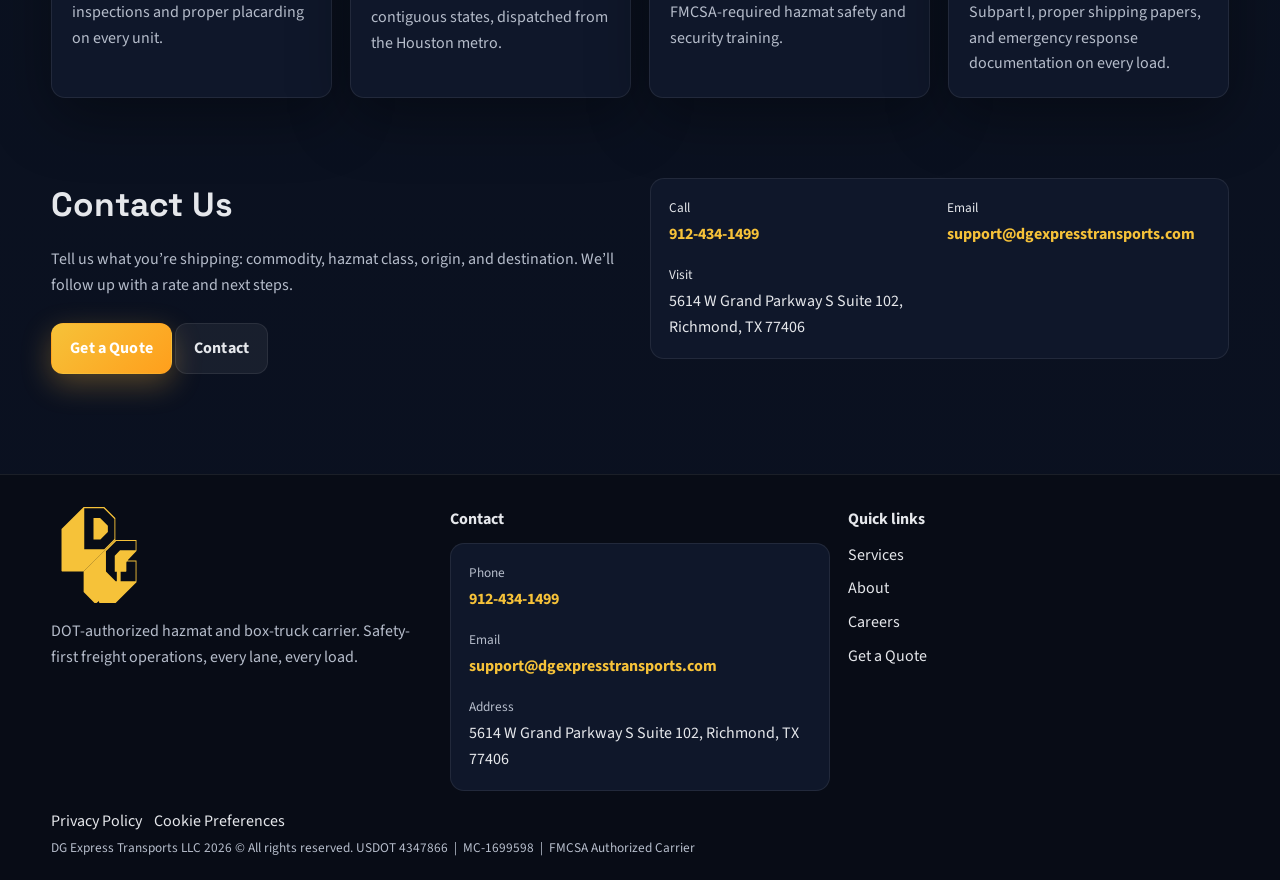
==== commit 074ea0d0: "Copy and design changes" ====
--- a/index.html
+++ b/index.html
@@ -49,7 +49,7 @@
     "email": "support@dgexpresstransports.com",
     "address": {
       "@type": "PostalAddress",
-      "streetAddress": "5614 W Grand Parkway S ste 102",
+      "streetAddress": "5614 W Grand Parkway S Suite 102",
       "addressLocality": "Richmond",
       "addressRegion": "TX",
       "postalCode": "77406",
@@ -102,12 +102,12 @@
     <section class="section about-teaser">
       <div>
         <h2>About DG Express Transports</h2>
-        <p class="lead">Based in Richmond, TX, DG Express Transports provides FMCSA-compliant hazmat trucking and box-truck freight services to shippers nationwide. Our fleet is purpose-equipped for hazardous materials — including flammable liquids, corrosives, and compressed gases — and every shipment moves under documented safety protocols, proper placarding, and carrier-grade insurance.</p>
+        <p class="lead">Based in Richmond, TX, DG Express Transports provides FMCSA-compliant hazmat trucking and box-truck freight services to shippers nationwide. Our fleet is built for hazardous materials, including flammable liquids, corrosives, and compressed gases. Every shipment moves under documented safety protocols, proper placarding, and carrier-grade insurance.</p>
         <a class="btn btn-ghost" href="about.html">Learn more about us</a>
       </div>
       <div class="panel">
         <h3>Nationwide coverage, Houston-based dispatch</h3>
-        <p class="muted">We run freight across all 48 contiguous states, with centralized dispatch out of the Houston metro. Our location puts us squarely in the heart of the Gulf Coast energy and chemical corridor.</p>
+        <p class="muted">We run freight across all 48 contiguous states, with centralized dispatch out of the Houston metro. Located in the heart of the Gulf Coast energy and chemical corridor.</p>
         <img src="images/map.png" alt="Coverage map" style="width:100%;border-radius:8px;margin-top:1rem;">
       </div>
     </section>
@@ -155,7 +155,7 @@
       <div class="split">
         <div>
           <h2>Contact Us</h2>
-          <p class="lead">Tell us what you’re shipping — commodity, hazmat class, origin, and destination — and we’ll follow up with a rate and next steps.</p>
+          <p class="lead">Tell us what you’re shipping: commodity, hazmat class, origin, and destination. We’ll follow up with a rate and next steps.</p>
           <div class="actions">
             <a class="btn btn-primary" href="quote.html" data-page="quote">Get a Quote</a>
             <a class="btn btn-ghost" href="contact.html">Contact</a>
@@ -172,7 +172,7 @@
           </div>
           <div class="contact-item">
             <small>Visit</small>
-            <span>5614 W Grand Parkway S ste 102, Richmond, 77406, Texas, United States</span>
+            <span>5614 W Grand Parkway S Suite 102, Richmond, TX 77406</span>
           </div>
         </div>
       </div>
@@ -193,7 +193,7 @@
           <div class="contact-card">
             <div class="contact-item"><small>Phone</small><a href="tel:9124341499">912-434-1499</a></div>
             <div class="contact-item"><small>Email</small><a href="mailto:support@dgexpresstransports.com">support@dgexpresstransports.com</a></div>
-            <div class="contact-item"><small>Address</small><span>5614 W Grand Parkway S ste 102, Richmond, 77406, Texas, United States</span></div>
+            <div class="contact-item"><small>Address</small><span>5614 W Grand Parkway S Suite 102, Richmond, TX 77406</span></div>
           </div>
         </div>
         <div>
--- a/styles.css
+++ b/styles.css
@@ -278,6 +278,8 @@
 }
 
 .step {
+  display: flex;
+  flex-direction: column;
   background: rgba(255,255,255,0.03);
   border: 1px dashed var(--line);
   border-radius: var(--radius);
@@ -294,7 +296,12 @@
   background: rgba(246, 194, 57, 0.15);
   color: var(--accent);
   font-weight: 700;
-  margin-bottom: 10px;
+  margin-bottom: 14px;
+}
+
+.step strong {
+  display: block;
+  margin-bottom: 6px;
 }
 
 .contact-card {
@@ -393,6 +400,15 @@
 .utility-links { display: flex; gap: 12px; flex-wrap: wrap; }
 
 .footer small { color: var(--muted); }
+
+.hazmat-diamond {
+  width: 18px;
+  height: 18px;
+  background: var(--accent);
+  transform: rotate(45deg);
+  margin-bottom: 16px;
+  border-radius: 2px;
+}
 
 .highlight-panel {
   background: linear-gradient(135deg, rgba(246, 194, 57, 0.08), rgba(255, 159, 28, 0.12));
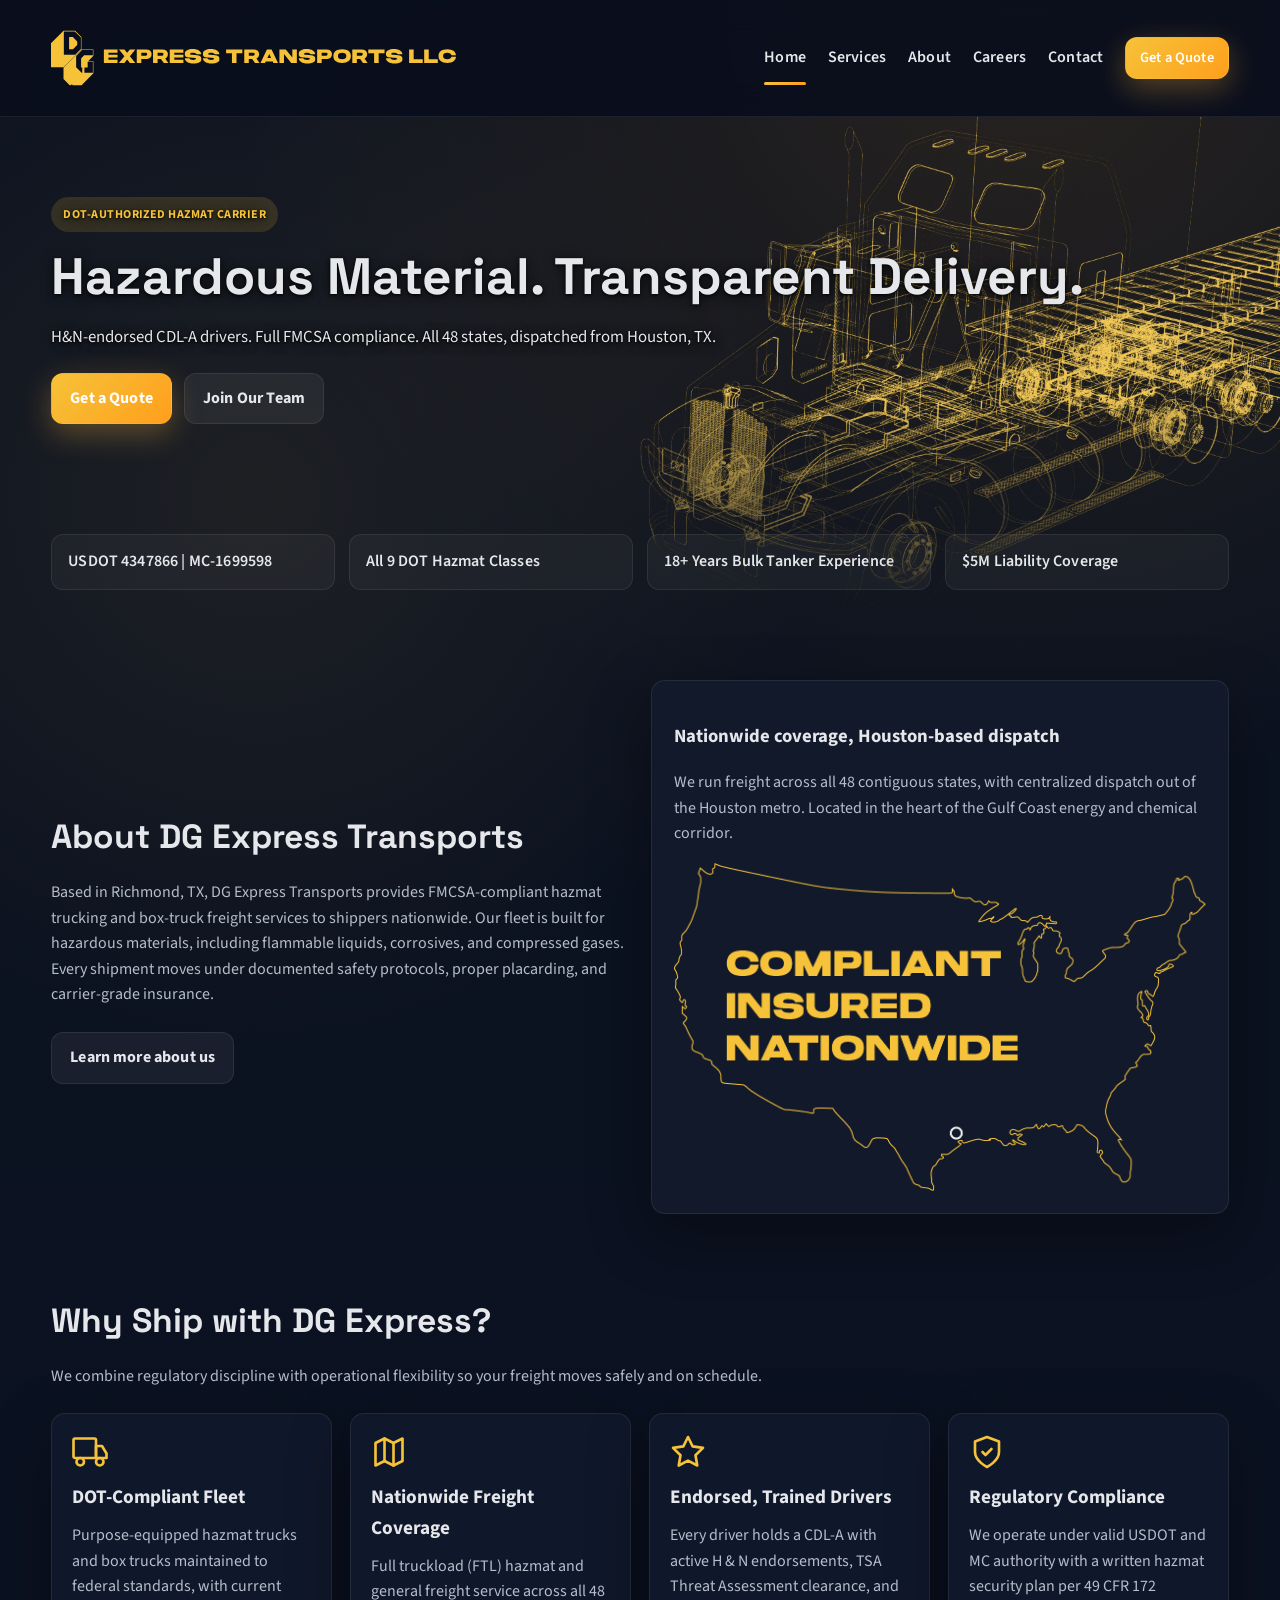
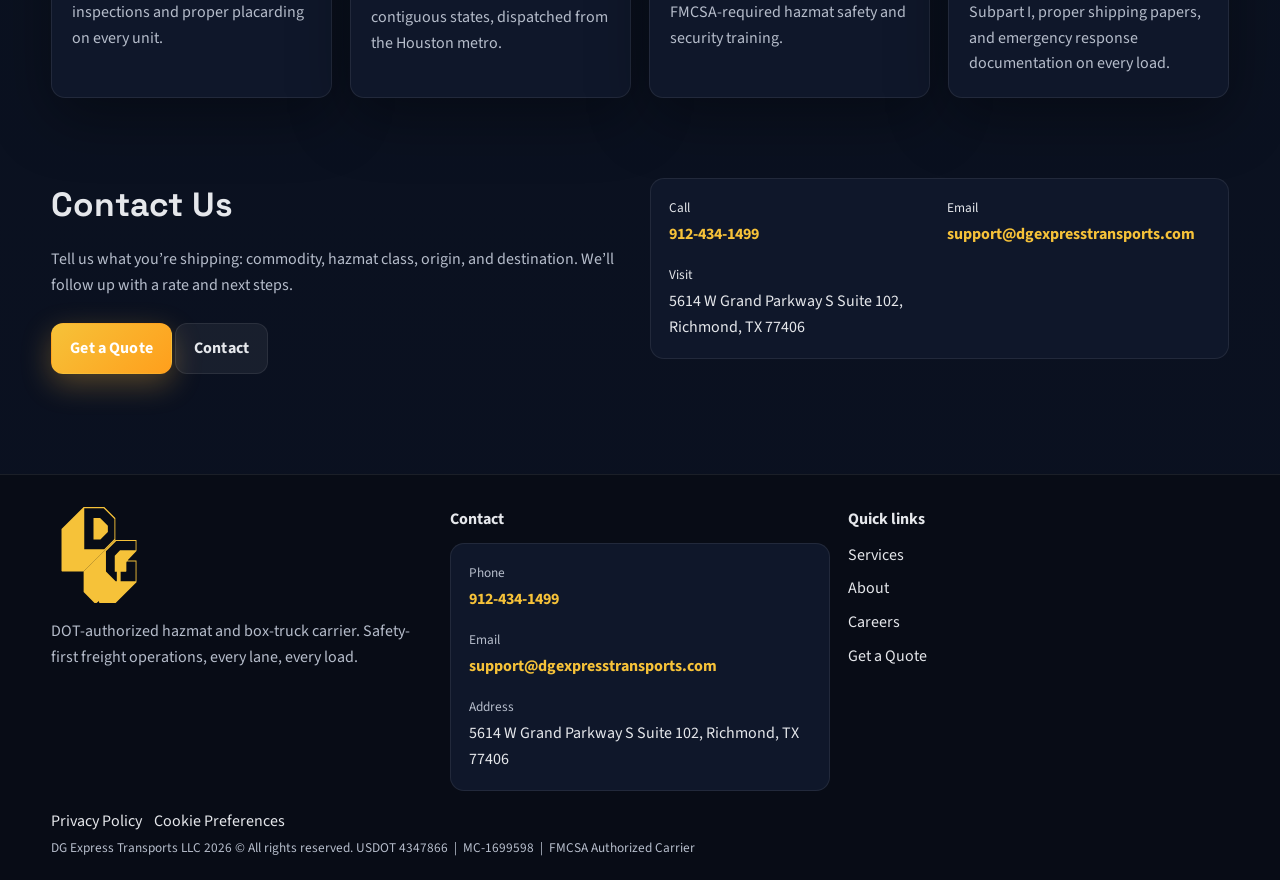
==== commit 5d6a277a: "copy changes" ====
--- a/index.html
+++ b/index.html
@@ -83,7 +83,7 @@
     <section class="hero has-bg">
       <div>
         <div class="eyebrow">DOT-authorized hazmat carrier</div>
-        <h1>Dangerous Goods. <span class="hero-line">Safely Delivered.</span></h1>
+        <h1>Hazardous Material. <span class="hero-line">Transparent Delivery.</span></h1>
         <p>H&amp;N-endorsed CDL-A drivers. Full FMCSA compliance. All 48 states, dispatched from Houston, TX.</p>
         <div class="actions">
           <a class="btn btn-primary" href="quote.html" data-page="quote">Get a Quote</a>
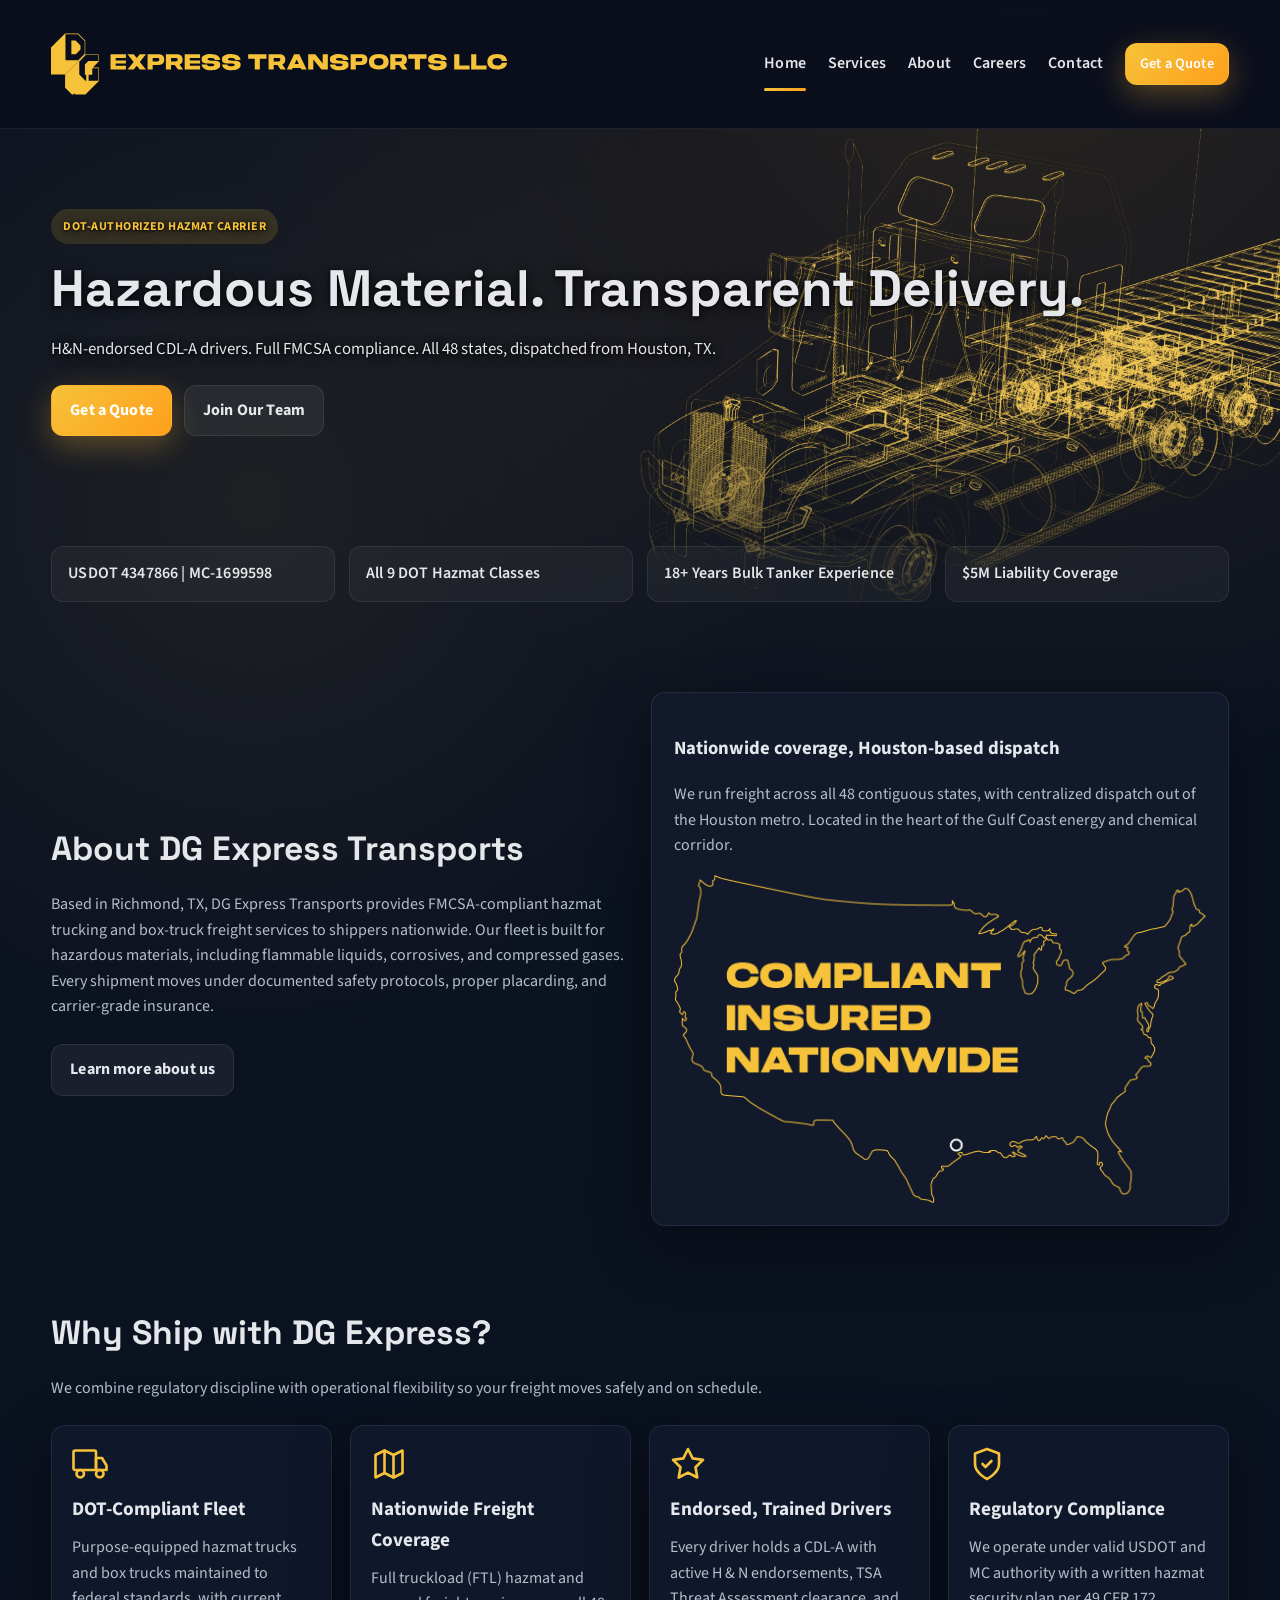
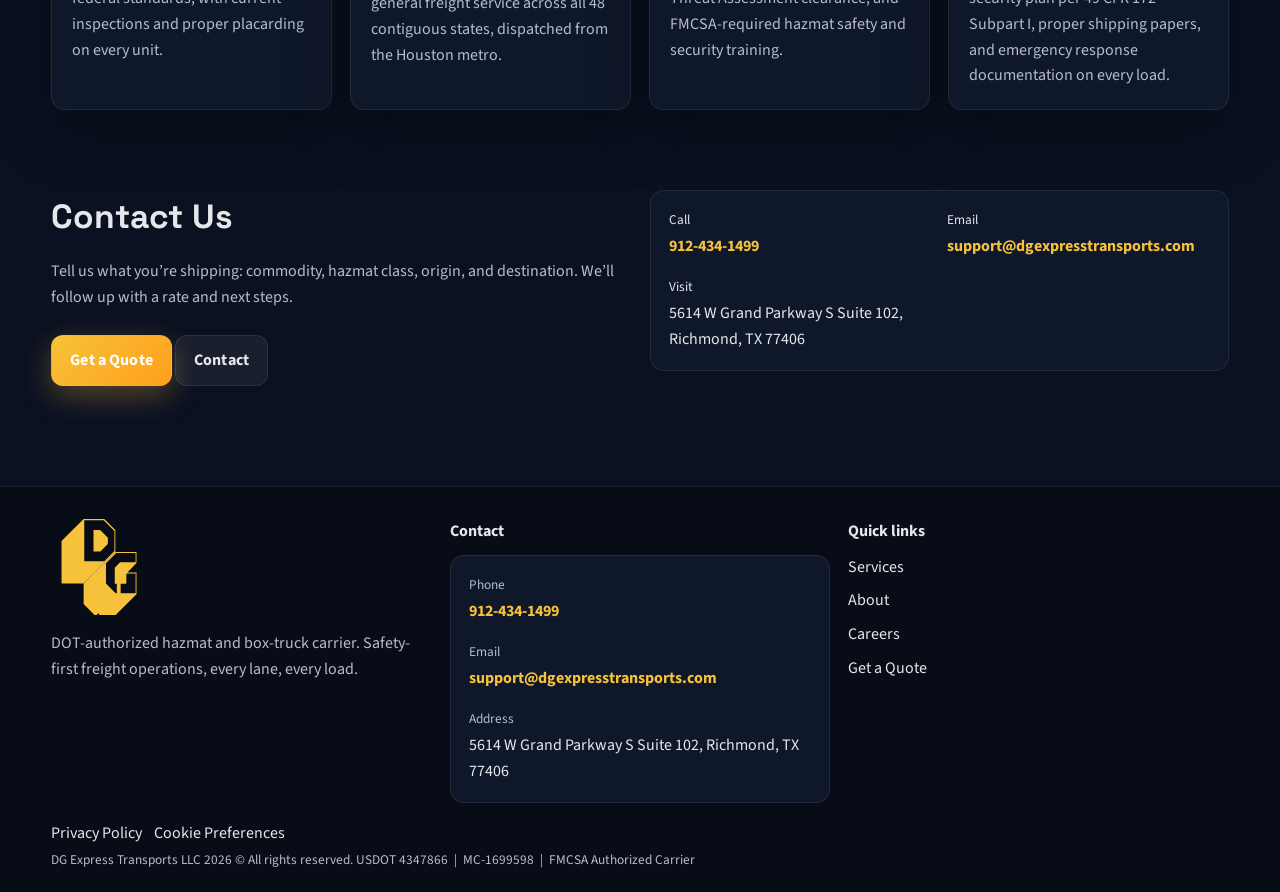
==== commit 954a60a0: "updates" ====
--- a/index.html
+++ b/index.html
@@ -65,7 +65,8 @@
   <header>
     <div class="container navbar">
       <a class="brand" href="index.html">
-        <img src="images/logos/logo-wordmark.svg" alt="DG Express wordmark" style="height:96px;">
+        <img class="logo-wordmark" src="images/logos/logo-wordmark.svg" alt="DG Express Transports">
+        <img class="logo-symbol" src="images/logos/logo-symbol.svg" alt="DG Express Transports">
       </a>
       <button class="menu-toggle" aria-label="Toggle navigation"><span></span></button>
       <nav class="nav-links">
--- a/styles.css
+++ b/styles.css
@@ -71,7 +71,8 @@
   text-transform: uppercase;
 }
 
-.brand img { height: 36px; }
+.brand .logo-wordmark { height: 108px; }
+.brand .logo-symbol   { height: 36px; display: none; }
 
 .nav-links {
   display: flex;
@@ -521,6 +522,8 @@
 }
 
 @media (max-width: 860px) {
+  .brand .logo-wordmark { display: none; }
+  .brand .logo-symbol   { display: block; }
   .nav-links {
     position: absolute;
     left: 0; right: 0;
